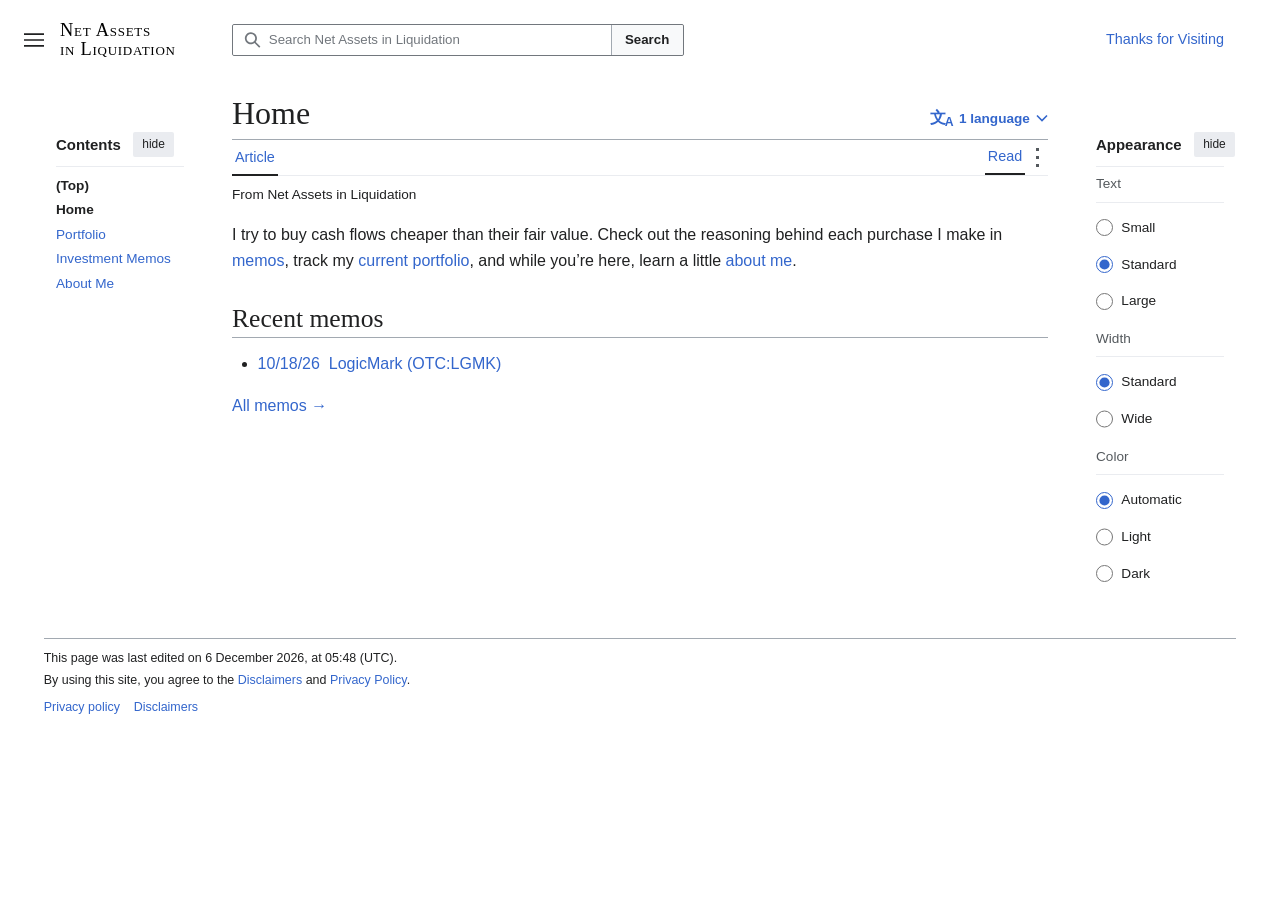
==== index.html @ 13241c42 "Bold the list numbers in the timeline instead of the dates Co-Authored-By: Claude Haiku 5.5 <noreply" ====
<!doctype html>
<html lang="en">
<head>
<meta charset="utf-8">
<meta name="viewport" content="width=device-width, initial-scale=1">
<title>Net Assets in Liquidation</title>
<meta name="description" content="Essays, investment memos and portfolio of Karate Loner Xi.">
<link rel="icon" href="assets/favicon.ico?v=11" type="image/x-icon">
<link rel="stylesheet" href="css/style.css?v=cd60f7">
<script src="js/main.js?v=898658"></script>
</head>
<body data-root="" data-page="home">
<main>
<h1>Home</h1>
<p>I try to buy cash flows cheaper than their fair value. Check out the reasoning behind each purchase I make in <a href="memos/index.html">memos</a>, track my <a href="portfolio.html">current portfolio</a>, and while you&rsquo;re here, learn a little <a href="about.html">about me</a>.</p>

<h2>Recent memos</h2>
<ul class="index" data-memos data-limit="1"></ul>
<p><a href="memos/index.html">All memos &rarr;</a></p>
</main>

</body>
</html>
---- css/style.css ----
/* Vector-2022-style layout: header, left menu, content, right appearance panel */
:root {
  --bg: #fff;
  --page: #fff;
  --fg: #202122;
  --muted: #54595d;
  --link: #3366cc;
  --visited: #795cb2;
  --rule: #a2a9b1;
  --soft: #eaecf0;
  --box: #f8f9fa;
  --accent: #36c;
  --fs: 14px;
}
html.skin-dark {
  --bg: #101418; --page: #101418; --fg: #eaecf0; --muted: #a2a9b1;
  --link: #88a3e8; --visited: #a799cd; --rule: #54595d; --soft: #27292d; --box: #1b1f23; --accent: #88a3e8;
}
@media (prefers-color-scheme: dark) {
  html.skin-auto {
    --bg: #101418; --page: #101418; --fg: #eaecf0; --muted: #a2a9b1;
    --link: #88a3e8; --visited: #a799cd; --rule: #54595d; --soft: #27292d; --box: #1b1f23; --accent: #88a3e8;
  }
}
html.fs-small { --fs: 12.6px; }
html.fs-large { --fs: 16.8px; }

* { box-sizing: border-box; }
html { background: var(--bg); }
body {
  margin: 0; color: var(--fg); background: var(--bg);
  font: var(--fs)/1.6 -apple-system, "Segoe UI", Roboto, "Helvetica Neue", Arial, sans-serif;
}
a { color: var(--link); text-decoration: none; }
a:hover { text-decoration: underline; }
a:visited { color: var(--visited); }

/* Header */
.vector-header {
  position: sticky; top: 0; z-index: 10; height: 3.2em;
  display: flex; align-items: center; gap: 1.2em; padding: 0 1em;
  background: var(--bg); border-bottom: 1px solid var(--soft);
}
.vector-header .menu-btn { font-size: 1.4em; cursor: pointer; background: none; border: 0; color: var(--muted); padding: 0 .2em; }
.wordmark { display: flex; align-items: center; gap: .5em; width: 14em; color: var(--fg); }
.wordmark:hover { text-decoration: none; }
.wordmark .globe { width: 2.4em; height: 2.4em; border-radius: 50%; border: 2px solid var(--fg); display: grid; place-items: center; font: bold 1.1em Georgia, serif; }
.wordmark .name { font: 1.5em Georgia, "Linux Libertine", serif; line-height: 1; }
.wordmark .tag { display: block; font-size: .65em; color: var(--muted); font-family: inherit; }
.search { flex: 1; max-width: 36em; }
.search input {
  width: 100%; padding: .5em .8em; font: inherit; color: var(--fg);
  background: var(--box); border: 1px solid var(--rule); border-radius: 2px;
}
.search { position: relative; }
.search-results { position: absolute; left: 0; right: 0; top: 100%; background: var(--bg); border: 1px solid var(--rule); border-top: 0; display: none; box-shadow: 0 2px 4px rgba(0,0,0,.2); }
.search-results a { display: block; padding: .5em .8em; color: var(--fg); }
.search-results a:hover { background: var(--soft); text-decoration: none; }
.header-links { margin-left: auto; font-size: .9em; }

/* Three-column layout */
.layout {
  display: grid; grid-template-columns: 14em minmax(0, 1fr) 14em;
  gap: 0 1.5em; max-width: 1596px; margin: 0 auto; padding: 0 1em;
}
html.width-wide .layout { max-width: none; }
.sidebar-left, .sidebar-right { position: sticky; top: 3.2em; align-self: start; max-height: calc(100vh - 3.2em); overflow-y: auto; padding-top: 1.2em; }
.sidebar-left h3, .sidebar-right h3 { font-size: .75em; text-transform: none; color: var(--muted); font-weight: bold; margin: 0 0 .5em; padding-bottom: .4em; border-bottom: 1px solid var(--soft); }
.sidebar-left ul { list-style: none; margin: 0 0 1.5em; padding: 0; }
.sidebar-left li { margin: 0; }
.sidebar-left li a { display: block; padding: .3em .5em; border-left: 2px solid transparent; font-size: .9em; }
.sidebar-left li.active a { border-left-color: var(--accent); font-weight: bold; color: var(--fg); }

.appearance { font-size: .9em; }
.appearance fieldset { border: 0; margin: 0 0 1.2em; padding: 0; }
.appearance legend { font-weight: bold; margin-bottom: .4em; padding: 0; }
.appearance label { display: block; margin: .25em 0; cursor: pointer; }
.appearance input { margin-right: .4em; }
.appearance .sub { color: var(--muted); font-size: .85em; margin-left: 1.5em; display: block; }

/* Content */
.content { background: var(--page); padding: 1.2em 0 3em; min-width: 0; }
.tabs { display: flex; justify-content: space-between; border-bottom: 1px solid var(--rule); margin-bottom: 1em; font-size: .9em; }
.tabs a { display: inline-block; padding: .5em .8em; color: var(--link); }
.tabs a.sel { color: var(--fg); border-bottom: 2px solid var(--accent); margin-bottom: -1px; }
.content h1 { font: normal 1.8em/1.3 "Linux Libertine", Georgia, Times, serif; margin: 0 0 .25em; padding-bottom: .1em; border-bottom: 1px solid var(--rule); }
.site-sub { color: var(--muted); font-size: .85em; margin-bottom: 1.2em; }
.content h2 { font: normal 1.5em/1.3 "Linux Libertine", Georgia, Times, serif; margin: 1.1em 0 .5em; padding-bottom: .1em; border-bottom: 1px solid var(--rule); }
.content h3 { font-size: 1.2em; margin: 1em 0 .3em; }
.content p { margin: .5em 0 .9em; }
.meta, .updated { color: var(--muted); font-size: .9em; }
.disclaimer { font-size: .85em; color: var(--muted); font-style: italic; margin-top: 2em; }
.hatnote { font-style: italic; padding-left: 1.6em; margin: .5em 0 1em; }

ul.index { list-style: disc; padding-left: 1.6em; }
ul.index li { margin: .3em 0; }
ul.index .date { display: inline-block; min-width: 6em; color: var(--muted); font-size: .9em; }

/* Infobox */
.infobox {
  float: right; clear: right; width: 22em; margin: .4em 0 1em 1.4em;
  background: var(--box); border: 1px solid var(--rule); border-collapse: collapse; font-size: .88em; line-height: 1.5;
}
.infobox caption { font-weight: bold; font-size: 1.15em; padding: .4em; background: #cfe3ff; color: #202122; caption-side: top; text-align: center; }
html.skin-dark .infobox caption { background: #2a3b5e; color: #eaecf0; }
@media (prefers-color-scheme: dark) { html.skin-auto .infobox caption { background: #2a3b5e; color: #eaecf0; } }
.infobox th, .infobox td { padding: .3em .6em; vertical-align: top; text-align: left; }
.infobox th { width: 36%; font-weight: bold; }

/* Contents box */
.toc { display: inline-block; background: var(--box); border: 1px solid var(--rule); padding: .6em 1em; margin: .5em 0 1em; font-size: .95em; }
.toc strong { display: block; font-weight: bold; }
.toc ol { margin: .3em 0 0; padding-left: 1.4em; }

/* Tables */
table.data { width: 100%; border-collapse: collapse; margin: 1em 0; background: var(--box); }
table.data th, table.data td { border: 1px solid var(--rule); padding: .4em .6em; text-align: left; vertical-align: top; }
table.data th { background: var(--soft); text-align: center; }
.table-wrap { overflow-x: auto; }

/* Footnotes */
sup.fn { font-size: .75em; line-height: 1; }
.footnotes { margin-top: 2em; }
.footnotes::before { content: "References"; display: block; font: normal 1.5em Georgia, serif; border-bottom: 1px solid var(--rule); margin-bottom: .4em; }
.footnotes ol { padding-left: 2em; font-size: .9em; }

.page-footer { margin-top: 3em; padding-top: .8em; border-top: 1px solid var(--rule); color: var(--muted); font-size: .8em; clear: both; }

@media (max-width: 1000px) {
  .layout { grid-template-columns: 0 minmax(0, 1fr) 0; }
  .sidebar-left, .sidebar-right { display: none; }
  html.menu-open .sidebar-left { display: block; position: fixed; left: 0; top: 3.2em; width: 14em; background: var(--bg); z-index: 9; padding: 1em; border-right: 1px solid var(--soft); height: 100vh; }
  .wordmark { width: auto; }
  .wordmark .tag, .header-links { display: none; }
}
@media (max-width: 560px) { .infobox { float: none; width: 100%; margin: 0 0 1em; } }

/* explicit placement so hidden sidebars don't shift the content column */
.sidebar-left { grid-column: 1; }
.content { grid-column: 2; }
.sidebar-right { grid-column: 3; }

/* ---- Vector 2022 refinements ---- */
html.left-hidden .layout { grid-template-columns: 0 minmax(0, 1fr) 14em; }
html.right-hidden .layout { grid-template-columns: 14em minmax(0, 1fr) 0; }
html.left-hidden.right-hidden .layout { grid-template-columns: 0 minmax(0, 1fr) 0; }
html.left-hidden .sidebar-left, html.right-hidden .sidebar-right { display: none; }

.side-head { display: flex; align-items: center; justify-content: space-between; padding-bottom: .5em; margin-bottom: .6em; border-bottom: 1px solid var(--soft); font-size: .95em; }
.hide-btn { font: inherit; font-size: .85em; background: var(--soft); border: 0; border-radius: 2px; padding: .2em .7em; color: var(--fg); cursor: pointer; }
.mainmenu, .toc-list { list-style: none; margin: 0 0 1.5em; padding: 0; }
.mainmenu li.active a, .toc-list li.active > a { font-weight: bold; color: var(--fg); }
.sidebar-left li a { display: block; padding: .35em .3em; font-size: .95em; border-left: 0; }
.toc-list li.toc-top a { color: var(--fg); font-weight: bold; }
.toc-list li.active { box-shadow: -2px 0 0 var(--accent); padding-left: .3em; }
.toc-list li.active a { color: var(--fg); }

.appearance fieldset { margin: 0 0 1em; }
.appearance legend { font-weight: normal; color: var(--muted); width: 100%; padding-bottom: .4em; margin-bottom: .6em; border-bottom: 1px solid var(--soft); float: left; }
.appearance legend + label { clear: left; }
.appearance label { margin: .5em 0; font-size: 1em; }

.header-links a { color: var(--link); }

/* title, then tab row, then tagline */
.content h1 { font-size: 2em; border-bottom: 0; margin-bottom: 0; padding-bottom: .15em; }
.tabs { border-top: 1px solid var(--rule); border-bottom: 1px solid var(--soft); margin: 0 0 .6em; align-items: flex-end; }
.tabs a { padding: .6em .2em .5em; margin-right: 1.2em; }
.tabs span:last-child a { margin: 0; }
.tabs a.sel { border-bottom: 2px solid var(--fg); color: var(--fg); margin-bottom: -1px; }
.site-sub { color: var(--fg); font-size: 1em; margin: .6em 0 1.2em; }
.content > .tabs { margin-top: 0; }
.content h2 { font-size: 1.6em; }

/* infobox: bold title above a pale box */
.infobox { background: #f8f9fa; border: 1px solid #a2a9b1; border-collapse: separate; border-spacing: 0; width: 22em; }
.infobox caption { background: none; font-size: 1.15em; padding: .3em 0 .4em; color: var(--fg); }
.infobox th { white-space: nowrap; width: auto; padding-right: 1em; }
.infobox th, .infobox td { padding: .35em .6em; }
html.skin-dark .infobox { background: var(--box); border-color: var(--rule); }
@media (prefers-color-scheme: dark) { html.skin-auto .infobox { background: var(--box); border-color: var(--rule); } }

/* Vector hides the inline contents box (it lives in the left column) */
.toc { display: none; }

/* ---- spacing/alignment pass to match Vector 2022 ---- */
.layout { grid-template-columns: 12em minmax(0, 1fr) 12em; gap: 0 3em; padding: 0 2em; }
html.left-hidden .layout { grid-template-columns: 0 minmax(0, 1fr) 12em; }
html.right-hidden .layout { grid-template-columns: 12em minmax(0, 1fr) 0; }
html.left-hidden.right-hidden .layout { grid-template-columns: 0 minmax(0, 1fr) 0; }
.content { padding-top: 1.2em; }
/* side headers sit level with the Article/Read tab row, under the page title */
.sidebar-left, .sidebar-right { top: .2em; max-height: calc(100vh - .2em); padding-top: 4.3em; }
.side-head { font-size: 1.1em; padding-bottom: .6em; margin-bottom: .4em; }
.hide-btn { font-size: .8em; padding: .25em .8em; border-radius: 2px; }
.mainmenu, .toc-list { margin-bottom: 1.5em; }
.sidebar-left li a { padding: .5em 0; font-size: 1em; line-height: 1.5; }
.toc-list li.active { box-shadow: none; padding-left: 0; }
.appearance fieldset { margin: 0 0 .6em; }
.appearance legend { font-size: 1em; padding-bottom: .5em; margin-bottom: .5em; }
.appearance label { display: flex; align-items: center; margin: 0; padding: .55em 0; font-size: 1em; }
.appearance input { width: 1.3em; height: 1.3em; margin: 0 .6em 0 0; accent-color: #36c; }

/* ---- Vector-style search ---- */
.wordmark { width: auto; min-width: 14em; }
.wordmark .name { font-size: 1.35em; }
.search { flex: 0 1 38em; margin: 0 auto; }
.search input {
  height: 2.5em; padding: 0 .9em 0 2.6em; border: 1px solid transparent; border-radius: 2px;
  background: var(--soft); color: var(--fg); font-size: 1em; appearance: none; -webkit-appearance: none;
}
.search input::placeholder { color: var(--muted); opacity: 1; }
.search input:hover { border-color: var(--rule); }
.search input:focus { outline: 0; background: var(--bg); border-color: var(--accent); box-shadow: inset 0 0 0 1px var(--accent); }
.search input::-webkit-search-cancel-button { -webkit-appearance: none; }
.search-icon { position: absolute; left: .85em; top: 50%; transform: translateY(-50%); color: var(--muted); pointer-events: none; z-index: 1; }
.search-results { border-radius: 0 0 2px 2px; }

/* ---- header on the same 3-column grid as the page (Vector 2022) ---- */
.vector-header {
  display: grid; grid-template-columns: 13em minmax(0, 1fr) 13em; column-gap: 3em; gap: 0 3em;
  padding: 0 max(2em, calc(50% - 798px + 2em));
}
html.width-wide .vector-header { padding: 0 2em; }
.layout { grid-template-columns: 13em minmax(0, 1fr) 13em; }
html.left-hidden .layout { grid-template-columns: 0 minmax(0, 1fr) 13em; }
html.right-hidden .layout { grid-template-columns: 13em minmax(0, 1fr) 0; }
html.left-hidden.right-hidden .layout { grid-template-columns: 0 minmax(0, 1fr) 0; }
.hdr-left { display: flex; align-items: center; gap: .5em; white-space: nowrap; }
.vector-header .menu-btn { padding: 0 .3em 0 0; margin-left: -.2em; }
.wordmark { width: auto; min-width: 0; color: #000; }
.wordmark .name { font: normal 1.15em/1 "Linux Libertine", Georgia, Times, serif; color: #000; }
html.skin-dark .wordmark, html.skin-dark .wordmark .name { color: #fff; }
@media (prefers-color-scheme: dark) { html.skin-auto .wordmark, html.skin-auto .wordmark .name { color: #fff; } }
.search { flex: none; margin: 0; width: 100%; max-width: 40em; }
.header-links { margin-left: 0; text-align: right; align-self: center; }
@media (max-width: 1000px) {
  .vector-header { display: flex; padding: 0 1em; }
  .search { margin: 0 auto; }
  .header-links { margin-left: auto; }
}

/* ---- bordered search box with attached Search button; no header rule ---- */
.vector-header { border-bottom: 0; }
.search { display: flex; border: 1px solid #72777d; border-radius: 2px; background: #fff; height: 2.6em; }
.search:focus-within { border-color: var(--accent); box-shadow: inset 0 0 0 1px var(--accent); }
.search input { flex: 1; min-width: 0; height: 100%; border: 0; background: #fff; color: #202122; padding: 0 .8em 0 2.7em; border-radius: 2px 0 0 2px; }
.search input:hover, .search input:focus { border: 0; box-shadow: none; background: #fff; }
.search input::placeholder { color: #72777d; }
.search-icon { color: #72777d; width: 1.3em; height: 1.3em; left: .8em; }
.search-btn { border: 0; border-left: 1px solid #a2a9b1; background: #f8f9fa; color: #202122; font: bold 1em inherit; font-family: inherit; padding: 0 1em; cursor: pointer; border-radius: 0 2px 2px 0; }
.search-btn:hover { background: #eaecf0; }
.search-results { top: calc(100% + 1px); left: -1px; right: -1px; }
html.skin-dark .search, html.skin-dark .search input { background: #202122; color: #eaecf0; border-color: #72777d; }
html.skin-dark .search-btn { background: #27292d; color: #eaecf0; border-left-color: #54595d; }
@media (prefers-color-scheme: dark) {
  html.skin-auto .search, html.skin-auto .search input { background: #202122; color: #eaecf0; border-color: #72777d; }
  html.skin-auto .search-btn { background: #27292d; color: #eaecf0; border-left-color: #54595d; }
}

/* ---- smaller search, more room above the header ---- */
.vector-header { height: 4.6em; padding-top: .9em; padding-bottom: .5em; align-items: center; }
.search { height: 2.2em; max-width: 30em; font-size: .9em; }
.search-btn { font-size: .95em; }
.sidebar-left, .sidebar-right { top: .4em; }
@media (max-width: 1000px) { html.menu-open .sidebar-left { top: 4.6em; } }

/* ---- two-line wordmark, larger menu button ---- */
.wordmark .name { font-size: 1.3em; line-height: 1.1; }
.vector-header .menu-btn { font-size: 2em; line-height: 1; padding: 0 .2em 0 0; }
.hdr-left { gap: .6em; }

/* ---- indent menu button + wordmark, as the Vector header does ---- */
.vector-header .menu-btn { margin-left: 0; }
.hdr-left { padding-left: 1em; }

/* ---- slimmer menu icon, mid-sized search ---- */
.vector-header .menu-btn { display: flex; align-items: center; padding: 0; color: var(--fg); line-height: 0; }
.search { height: 2.5em; max-width: 36em; font-size: 1em; }
.search-btn { font-size: 1em; }

/* ---- tighter Contents list ---- */
.sidebar-left li a { padding: .2em 0; line-height: 1.4; }
.toc-list { margin-top: .6em; }

/* ---- (Top) item; hide button sits next to the heading ---- */
.side-head { justify-content: flex-start; gap: .8em; }
.toc-list li.toc-top a { color: var(--link); font-weight: normal; }

/* ---- header like Wikipedia's: wide thin menu icon left of the column edge, small-caps wordmark ---- */
.hdr-left { padding-left: 0; gap: 2em; }
.vector-header .menu-btn { margin-left: -1.4em; color: #202122; }
.vector-header .menu-btn svg { width: 1.7em; height: 1.7em; display: block; }
html.skin-dark .vector-header .menu-btn { color: #eaecf0; }
@media (prefers-color-scheme: dark) { html.skin-auto .vector-header .menu-btn { color: #eaecf0; } }
.wordmark .name { font: normal 1.45em/1.05 "Linux Libertine", Georgia, Times, serif; font-variant: small-caps; letter-spacing: .02em; }
.toc-list li.toc-top a { color: var(--fg); font-weight: bold; }
@media (max-width: 1000px) { .vector-header .menu-btn { margin-left: 0; } .hdr-left { gap: 1em; } }

/* ---- fix: em units on the menu button were doubling (font-size 2em) ---- */
.vector-header .menu-btn { font-size: 1em; margin-left: -1.4em; }
.wordmark .name { font-size: 1.85em; line-height: 1; }
.hdr-left { gap: 2em; }
@media (max-width: 1000px) { .vector-header .menu-btn { margin-left: 0; } }

.wordmark .name { font-size: 1.4em; line-height: 1.05; letter-spacing: .01em; }
.hdr-left { gap: 1.6em; }

.wordmark .name { font-size: 1.15em; }
.vector-header .menu-btn { margin-left: 0; }
.hdr-left { padding-left: 1em; gap: 1.4em; }

/* ---- wider side margins ---- */
.layout { padding: 0 3.5em; }
.vector-header { padding-left: max(3.5em, calc(50% - 798px + 3.5em)); padding-right: max(3.5em, calc(50% - 798px + 3.5em)); }
html.width-wide .vector-header { padding-left: 3.5em; padding-right: 3.5em; }
@media (max-width: 1000px) { .layout { padding: 0 1.2em; } .vector-header { padding-left: 1em; padding-right: 1em; } }

/* ---- larger type; narrower, centred middle column ---- */
:root { --fs: 16px; --cw: 46em; }
html.fs-small { --fs: 14px; }
html.fs-large { --fs: 18.5px; }
.layout, .vector-header { grid-template-columns: 13em minmax(0, var(--cw)) 13em; justify-content: center; }
html.left-hidden .layout { grid-template-columns: 0 minmax(0, var(--cw)) 13em; }
html.right-hidden .layout { grid-template-columns: 13em minmax(0, var(--cw)) 0; }
html.left-hidden.right-hidden .layout { grid-template-columns: 0 minmax(0, var(--cw)) 0; }
html.width-wide .layout, html.width-wide .vector-header { grid-template-columns: 13em minmax(0, 1fr) 13em; }
html.width-wide.left-hidden .layout { grid-template-columns: 0 minmax(0, 1fr) 13em; }
html.width-wide.right-hidden .layout { grid-template-columns: 13em minmax(0, 1fr) 0; }
html.width-wide.left-hidden.right-hidden .layout { grid-template-columns: 0 minmax(0, 1fr) 0; }
.vector-header { padding-left: 3.5em; padding-right: 3.5em; }
@media (max-width: 1000px) {
  .layout { grid-template-columns: 0 minmax(0, 1fr) 0; }
  html.width-wide .layout, html.left-hidden .layout, html.right-hidden .layout { grid-template-columns: 0 minmax(0, 1fr) 0; }
  .vector-header { padding-left: 1em; padding-right: 1em; }
}

/* ---- narrower side columns (one knob: --sw) ---- */
:root { --sw: 10.5em; }
.layout, .vector-header { grid-template-columns: var(--sw) minmax(0, var(--cw)) var(--sw); }
html.left-hidden .layout { grid-template-columns: 0 minmax(0, var(--cw)) var(--sw); }
html.right-hidden .layout { grid-template-columns: var(--sw) minmax(0, var(--cw)) 0; }
html.left-hidden.right-hidden .layout { grid-template-columns: 0 minmax(0, var(--cw)) 0; }
html.width-wide .layout, html.width-wide .vector-header { grid-template-columns: var(--sw) minmax(0, 1fr) var(--sw); }
html.width-wide.left-hidden .layout { grid-template-columns: 0 minmax(0, 1fr) var(--sw); }
html.width-wide.right-hidden .layout { grid-template-columns: var(--sw) minmax(0, 1fr) 0; }
html.width-wide.left-hidden.right-hidden .layout { grid-template-columns: 0 minmax(0, 1fr) 0; }
@media (max-width: 1000px) {
  .layout, html.width-wide .layout, html.left-hidden .layout, html.right-hidden .layout { grid-template-columns: 0 minmax(0, 1fr) 0; }
}

:root { --sw: 9em; }
.hdr-left { padding-left: .5em; gap: 1em; }

/* ---- smaller side columns; bold Search button (the old `font` shorthand was invalid) ---- */
:root { --sw: 8em; }
.sidebar-left, .sidebar-right { font-size: .9em; }
.search-btn { font-family: inherit; font-size: 1em; font-weight: 700; }

/* ---- search box back to its earlier size (14px text, 35px tall, 504px wide) now that the page text is 16px ---- */
.search { font-size: .875em; height: 2.5em; max-width: 36em; }

/* ---- shift menu icon + title left, away from the search box ---- */
.hdr-left { padding-left: 0; margin-left: -2em; }
@media (max-width: 1000px) { .hdr-left { margin-left: 0; } }

/* ---- Article / Read tabs stay blue ---- */
.tabs a, .tabs a:visited, .tabs a.sel, .tabs a.sel:visited { color: var(--link); }

/* ---- slightly smaller menu icon (was 1.7em) ---- */
.vector-header .menu-btn svg { width: 1.45em; height: 1.45em; }

/* ---- language selector (title row) and tools dots (tab row) ---- */
.title-row { display: flex; align-items: flex-end; justify-content: space-between; gap: 1em; position: relative; }
.title-row h1 { margin-bottom: 0; }
.lang { position: relative; padding-bottom: .55em; }
.lang-btn { display: inline-flex; align-items: center; gap: .45em; background: none; border: 0; padding: 0; font: inherit; font-weight: 700; color: var(--link); cursor: pointer; white-space: nowrap; }
.lang-icon { font-size: 1.25em; line-height: 1; letter-spacing: -.05em; }
.lang-icon small { font-size: .75em; vertical-align: -.25em; }
.lang-menu { position: absolute; right: 0; top: 100%; background: var(--bg); border: 1px solid var(--rule); box-shadow: 0 2px 6px rgba(0,0,0,.2); padding: .4em 1em; z-index: 5; }
.lang-menu[hidden] { display: none; }
.tabs span:last-child { display: flex; align-items: flex-end; }
.dots { background: none; border: 0; padding: .6em 0 .5em .9em; margin-left: .6em; color: #54595d; cursor: pointer; display: flex; align-items: center; }
html.skin-dark .dots { color: #a2a9b1; }
@media (prefers-color-scheme: dark) { html.skin-auto .dots { color: #a2a9b1; } }

/* ---- smaller language selector, centred and wider-spaced dots ---- */
.lang-btn { font-size: .85em; }
.lang-icon { font-size: 1.2em; }
.tabs span:last-child { align-items: center; }
.dots { padding: 0 0 0 .9em; margin-left: .6em; align-self: center; line-height: 0; }
.dots svg { display: block; }

/* ---- Appearance panel scrolls with the page and can't be hidden ---- */
.sidebar-right { position: static; max-height: none; overflow: visible; }
html.right-hidden .sidebar-right { display: block; }
.thanks { color: var(--link); }

/* ---- Appearance hides again; still scrolls with the page ---- */
html.right-hidden .sidebar-right { display: none; }

/* ---- wider main column (one knob: --cw) ---- */
:root { --cw: 54em; }

/* ---- shorter Article / Read bar ---- */
.tabs a { padding: .35em .2em .3em; }

/* ---- smaller "From Net Assets in Liquidation" line ---- */
.site-sub { font-size: .85em; }

blockquote { margin: 1em 0 1em 1.6em; padding: .1em 1em; border-left: 3px solid var(--rule); color: var(--fg); }
.content ol, .content ul { margin: .4em 0 1em; }

/* ---- General Disclaimer and Release ---- */
.legal { clear: both; margin-top: 2.5em; color: var(--muted); font-size: .8em; line-height: 1.5; }
.legal h2 { font-size: 1.4em; color: var(--fg); }

/* disclaimer now lives inside the footer */
.page-footer .legal { margin-top: 0; }

/* ---- Wikipedia-style page footer ---- */
.vector-footer { max-width: 1596px; margin: 3em auto 0; padding: 1.2em 3.5em 3em; border-top: 1px solid var(--rule); font-size: .9em; line-height: 1.6; }
.vector-footer { position: relative; }
html.width-wide .vector-footer { max-width: none; }
.vector-footer p { margin: 0 0 .9em; }
.footer-links { list-style: none; margin: 1.4em 0 0; padding: 0; display: flex; flex-wrap: wrap; gap: .5em 1.4em; }
@media (max-width: 1000px) { .vector-footer { padding: 1.2em 1.2em 2em; } }

/* footer rule stops at the page margins instead of running edge to edge */
.vector-footer { width: calc(100% - 7em); max-width: calc(1596px - 7em); padding: 1.2em 0 3em; }
html.width-wide .vector-footer { max-width: none; }
@media (max-width: 1000px) { .vector-footer { width: calc(100% - 2.4em); padding: 1.2em 0 2em; } }

/* smaller, tighter footer text */
.vector-footer { font-size: .78em; line-height: 1.35; padding: .9em 0 2em; }
.vector-footer p { margin: 0 0 .45em; }
.footer-links { margin-top: .8em; gap: .3em 1.1em; }

/* Appearance form had its own .9em on top of the sidebar's .9em, so its heading sat higher than Contents */
.appearance { font-size: 1em; }

/* search box a touch smaller (was 2.5em tall / 36em wide / .875em text) */
.search { font-size: .83em; height: 2.4em; max-width: 34em; }

/* wordmark: Linux Libertine-style serif small caps like Wikipedia's logo type */
.wordmark .name {
  font-family: "Linux Libertine", "Linux Libertine O", "Libertinus Serif", "Hoefler Text", "Baskerville", "Palatino Linotype", Palatino, Georgia, serif;
  font-weight: 400; font-variant: small-caps; letter-spacing: .04em;
}

/* Contents and Appearance text a touch smaller (was .9em) */
.sidebar-left, .sidebar-right { font-size: .85em; }

/* menu icon a bit smaller (was 1.45em) */
.vector-header .menu-btn svg { width: 1.25em; height: 1.25em; }

/* both side columns scroll with the page so their headings always stay level */
.sidebar-left { position: static; max-height: none; overflow: visible; }
@media (max-width: 1000px) { html.menu-open .sidebar-left { position: fixed; } }

/* three dots sit right beside Read, with room on the right so they don't hang off the edge */
.dots { margin-left: .2em; padding: 0 .7em 0 .6em; }

/* darker table borders; sortable headings */
table.data, table.data th, table.data td { border-color: #72777d; }
html.skin-dark table.data, html.skin-dark table.data th, html.skin-dark table.data td { border-color: #8a9099; }
@media (prefers-color-scheme: dark) { html.skin-auto table.data, html.skin-auto table.data th, html.skin-auto table.data td { border-color: #8a9099; } }
table.data th { cursor: pointer; user-select: none; padding-right: 1.6em; position: relative; }
table.data th::after { content: "\21C5"; position: absolute; right: .45em; top: 50%; transform: translateY(-50%); font-size: .8em; color: var(--muted); font-weight: normal; }
table.data th[aria-sort="ascending"]::after { content: "\2191"; color: var(--link); }
table.data th[aria-sort="descending"]::after { content: "\2193"; color: var(--link); }
table.data th:hover { background: var(--rule); }

/* Wikipedia-style sort triangles */
table.data th::after { content: ""; width: 9px; height: 14px; font-size: 0; background: url("data:image/svg+xml,%3Csvg%20xmlns%3D%22http%3A%2F%2Fwww.w3.org%2F2000%2Fsvg%22%20width%3D%229%22%20height%3D%2214%22%20viewBox%3D%220%200%209%2014%22%3E%3Cpath%20d%3D%22M4.5%200L9%205.5H0z%22%20fill%3D%22%23a2a9b1%22%2F%3E%3Cpath%20d%3D%22M4.5%2014L9%208.5H0z%22%20fill%3D%22%23a2a9b1%22%2F%3E%3C%2Fsvg%3E") center/contain no-repeat; }
table.data th[aria-sort="ascending"]::after { content: ""; background: url("data:image/svg+xml,%3Csvg%20xmlns%3D%22http%3A%2F%2Fwww.w3.org%2F2000%2Fsvg%22%20width%3D%229%22%20height%3D%2214%22%20viewBox%3D%220%200%209%2014%22%3E%3Cpath%20d%3D%22M4.5%200L9%205.5H0z%22%20fill%3D%22%23202122%22%2F%3E%3Cpath%20d%3D%22M4.5%2014L9%208.5H0z%22%20fill%3D%22%23a2a9b1%22%2F%3E%3C%2Fsvg%3E") center/contain no-repeat; }
table.data th[aria-sort="descending"]::after { content: ""; background: url("data:image/svg+xml,%3Csvg%20xmlns%3D%22http%3A%2F%2Fwww.w3.org%2F2000%2Fsvg%22%20width%3D%229%22%20height%3D%2214%22%20viewBox%3D%220%200%209%2014%22%3E%3Cpath%20d%3D%22M4.5%200L9%205.5H0z%22%20fill%3D%22%23a2a9b1%22%2F%3E%3Cpath%20d%3D%22M4.5%2014L9%208.5H0z%22%20fill%3D%22%23202122%22%2F%3E%3C%2Fsvg%3E") center/contain no-repeat; }
html.skin-dark table.data th::after { content: ""; width: 9px; height: 14px; font-size: 0; background: url("data:image/svg+xml,%3Csvg%20xmlns%3D%22http%3A%2F%2Fwww.w3.org%2F2000%2Fsvg%22%20width%3D%229%22%20height%3D%2214%22%20viewBox%3D%220%200%209%2014%22%3E%3Cpath%20d%3D%22M4.5%200L9%205.5H0z%22%20fill%3D%22%2372777d%22%2F%3E%3Cpath%20d%3D%22M4.5%2014L9%208.5H0z%22%20fill%3D%22%2372777d%22%2F%3E%3C%2Fsvg%3E") center/contain no-repeat; }
html.skin-dark table.data th[aria-sort="ascending"]::after { content: ""; background: url("data:image/svg+xml,%3Csvg%20xmlns%3D%22http%3A%2F%2Fwww.w3.org%2F2000%2Fsvg%22%20width%3D%229%22%20height%3D%2214%22%20viewBox%3D%220%200%209%2014%22%3E%3Cpath%20d%3D%22M4.5%200L9%205.5H0z%22%20fill%3D%22%23eaecf0%22%2F%3E%3Cpath%20d%3D%22M4.5%2014L9%208.5H0z%22%20fill%3D%22%2372777d%22%2F%3E%3C%2Fsvg%3E") center/contain no-repeat; }
html.skin-dark table.data th[aria-sort="descending"]::after { content: ""; background: url("data:image/svg+xml,%3Csvg%20xmlns%3D%22http%3A%2F%2Fwww.w3.org%2F2000%2Fsvg%22%20width%3D%229%22%20height%3D%2214%22%20viewBox%3D%220%200%209%2014%22%3E%3Cpath%20d%3D%22M4.5%200L9%205.5H0z%22%20fill%3D%22%2372777d%22%2F%3E%3Cpath%20d%3D%22M4.5%2014L9%208.5H0z%22%20fill%3D%22%23eaecf0%22%2F%3E%3C%2Fsvg%3E") center/contain no-repeat; }
@media (prefers-color-scheme: dark) {
html.skin-auto table.data th::after { content: ""; width: 9px; height: 14px; font-size: 0; background: url("data:image/svg+xml,%3Csvg%20xmlns%3D%22http%3A%2F%2Fwww.w3.org%2F2000%2Fsvg%22%20width%3D%229%22%20height%3D%2214%22%20viewBox%3D%220%200%209%2014%22%3E%3Cpath%20d%3D%22M4.5%200L9%205.5H0z%22%20fill%3D%22%2372777d%22%2F%3E%3Cpath%20d%3D%22M4.5%2014L9%208.5H0z%22%20fill%3D%22%2372777d%22%2F%3E%3C%2Fsvg%3E") center/contain no-repeat; }
html.skin-auto table.data th[aria-sort="ascending"]::after { content: ""; background: url("data:image/svg+xml,%3Csvg%20xmlns%3D%22http%3A%2F%2Fwww.w3.org%2F2000%2Fsvg%22%20width%3D%229%22%20height%3D%2214%22%20viewBox%3D%220%200%209%2014%22%3E%3Cpath%20d%3D%22M4.5%200L9%205.5H0z%22%20fill%3D%22%23eaecf0%22%2F%3E%3Cpath%20d%3D%22M4.5%2014L9%208.5H0z%22%20fill%3D%22%2372777d%22%2F%3E%3C%2Fsvg%3E") center/contain no-repeat; }
html.skin-auto table.data th[aria-sort="descending"]::after { content: ""; background: url("data:image/svg+xml,%3Csvg%20xmlns%3D%22http%3A%2F%2Fwww.w3.org%2F2000%2Fsvg%22%20width%3D%229%22%20height%3D%2214%22%20viewBox%3D%220%200%209%2014%22%3E%3Cpath%20d%3D%22M4.5%200L9%205.5H0z%22%20fill%3D%22%2372777d%22%2F%3E%3Cpath%20d%3D%22M4.5%2014L9%208.5H0z%22%20fill%3D%22%23eaecf0%22%2F%3E%3C%2Fsvg%3E") center/contain no-repeat; }
}
table.data th { padding-right: 1.9em; }
table.data th::after { right: .6em; }

/* everything except the company name is right-aligned */
table.data th:not(:first-child), table.data td:not(:first-child) { text-align: right; }

/* sort triangles: text-dark, more room from the cell wall; only the active triangle shows once sorted */
table.data th { padding-right: 2.6em; }
table.data th::after { right: 1em; }
table.data th::after { background: url("data:image/svg+xml,%3Csvg%20xmlns%3D%22http%3A%2F%2Fwww.w3.org%2F2000%2Fsvg%22%20width%3D%229%22%20height%3D%2214%22%20viewBox%3D%220%200%209%2014%22%3E%3Cpath%20d%3D%22M4.5%200L9%205.5H0z%22%20fill%3D%22%23202122%22%2F%3E%3Cpath%20d%3D%22M4.5%2014L9%208.5H0z%22%20fill%3D%22%23202122%22%2F%3E%3C%2Fsvg%3E") center/contain no-repeat; }
table.data th[aria-sort="ascending"]::after { background: url("data:image/svg+xml,%3Csvg%20xmlns%3D%22http%3A%2F%2Fwww.w3.org%2F2000%2Fsvg%22%20width%3D%229%22%20height%3D%2214%22%20viewBox%3D%220%200%209%2014%22%3E%3Cpath%20d%3D%22M4.5%200L9%205.5H0z%22%20fill%3D%22%23202122%22%2F%3E%3Cpath%20d%3D%22M4.5%2014L9%208.5H0z%22%20fill%3D%22none%22%2F%3E%3C%2Fsvg%3E") center/contain no-repeat; }
table.data th[aria-sort="descending"]::after { background: url("data:image/svg+xml,%3Csvg%20xmlns%3D%22http%3A%2F%2Fwww.w3.org%2F2000%2Fsvg%22%20width%3D%229%22%20height%3D%2214%22%20viewBox%3D%220%200%209%2014%22%3E%3Cpath%20d%3D%22M4.5%200L9%205.5H0z%22%20fill%3D%22none%22%2F%3E%3Cpath%20d%3D%22M4.5%2014L9%208.5H0z%22%20fill%3D%22%23202122%22%2F%3E%3C%2Fsvg%3E") center/contain no-repeat; }
html.skin-dark table.data th::after { background: url("data:image/svg+xml,%3Csvg%20xmlns%3D%22http%3A%2F%2Fwww.w3.org%2F2000%2Fsvg%22%20width%3D%229%22%20height%3D%2214%22%20viewBox%3D%220%200%209%2014%22%3E%3Cpath%20d%3D%22M4.5%200L9%205.5H0z%22%20fill%3D%22%23eaecf0%22%2F%3E%3Cpath%20d%3D%22M4.5%2014L9%208.5H0z%22%20fill%3D%22%23eaecf0%22%2F%3E%3C%2Fsvg%3E") center/contain no-repeat; }
html.skin-dark table.data th[aria-sort="ascending"]::after { background: url("data:image/svg+xml,%3Csvg%20xmlns%3D%22http%3A%2F%2Fwww.w3.org%2F2000%2Fsvg%22%20width%3D%229%22%20height%3D%2214%22%20viewBox%3D%220%200%209%2014%22%3E%3Cpath%20d%3D%22M4.5%200L9%205.5H0z%22%20fill%3D%22%23eaecf0%22%2F%3E%3Cpath%20d%3D%22M4.5%2014L9%208.5H0z%22%20fill%3D%22none%22%2F%3E%3C%2Fsvg%3E") center/contain no-repeat; }
html.skin-dark table.data th[aria-sort="descending"]::after { background: url("data:image/svg+xml,%3Csvg%20xmlns%3D%22http%3A%2F%2Fwww.w3.org%2F2000%2Fsvg%22%20width%3D%229%22%20height%3D%2214%22%20viewBox%3D%220%200%209%2014%22%3E%3Cpath%20d%3D%22M4.5%200L9%205.5H0z%22%20fill%3D%22none%22%2F%3E%3Cpath%20d%3D%22M4.5%2014L9%208.5H0z%22%20fill%3D%22%23eaecf0%22%2F%3E%3C%2Fsvg%3E") center/contain no-repeat; }
@media (prefers-color-scheme: dark) {
html.skin-auto table.data th::after { background: url("data:image/svg+xml,%3Csvg%20xmlns%3D%22http%3A%2F%2Fwww.w3.org%2F2000%2Fsvg%22%20width%3D%229%22%20height%3D%2214%22%20viewBox%3D%220%200%209%2014%22%3E%3Cpath%20d%3D%22M4.5%200L9%205.5H0z%22%20fill%3D%22%23eaecf0%22%2F%3E%3Cpath%20d%3D%22M4.5%2014L9%208.5H0z%22%20fill%3D%22%23eaecf0%22%2F%3E%3C%2Fsvg%3E") center/contain no-repeat; }
html.skin-auto table.data th[aria-sort="ascending"]::after { background: url("data:image/svg+xml,%3Csvg%20xmlns%3D%22http%3A%2F%2Fwww.w3.org%2F2000%2Fsvg%22%20width%3D%229%22%20height%3D%2214%22%20viewBox%3D%220%200%209%2014%22%3E%3Cpath%20d%3D%22M4.5%200L9%205.5H0z%22%20fill%3D%22%23eaecf0%22%2F%3E%3Cpath%20d%3D%22M4.5%2014L9%208.5H0z%22%20fill%3D%22none%22%2F%3E%3C%2Fsvg%3E") center/contain no-repeat; }
html.skin-auto table.data th[aria-sort="descending"]::after { background: url("data:image/svg+xml,%3Csvg%20xmlns%3D%22http%3A%2F%2Fwww.w3.org%2F2000%2Fsvg%22%20width%3D%229%22%20height%3D%2214%22%20viewBox%3D%220%200%209%2014%22%3E%3Cpath%20d%3D%22M4.5%200L9%205.5H0z%22%20fill%3D%22none%22%2F%3E%3Cpath%20d%3D%22M4.5%2014L9%208.5H0z%22%20fill%3D%22%23eaecf0%22%2F%3E%3C%2Fsvg%3E") center/contain no-repeat; }
}

/* ::after has font-size 0, so em offsets collapsed to 0; use pixels */
table.data th { padding-right: 34px; }
table.data th::after { right: 14px; }

/* embedded PDF pitch */
.pdf-embed { display: block; width: 100%; height: 80vh; min-height: 560px; border: 1px solid var(--rule); background: var(--box); }

/* bigger, easier-to-see asterisk links; a footnotes block with its own heading */
a.star { font-size: 1.6em; font-weight: 700; line-height: 0; margin-left: .15em; vertical-align: -.2em; }
.footnotes-titled::before { content: none; }
.footnotes-titled h2 { margin-top: 2em; }
.footnotes-titled p { font-size: .9em; }

/* footnote block on the memos page (no inherited "References" title) and larger asterisks */
.note-block h2 { margin-top: 2em; }
.note-block p { font-size: .9em; }
a.star { font-size: 2.4em; vertical-align: -.35em; margin-left: .1em; }

a.star { font-size: 1.9em; vertical-align: -.25em; }

a.star { font-size: 1.35em; vertical-align: -.1em; }

.infobox .handle { display: block; font-size: .85em; font-weight: 400; margin-top: .1em; }

a.star { font-size: 1.15em; vertical-align: -.05em; }

a.star + a.star { margin-left: .3em; }

a.star.dagger { font-size: .8em; font-weight: 400; vertical-align: .3em; }

/* footnote lines sit directly under each other */
.note-block p { margin: 0; }

/* figures (e.g. the Saker valuation table) */
.figure { margin: 1em 0 1.4em; }
.figure img { display: block; width: 100%; max-width: 560px; height: auto; border: 1px solid var(--rule); background: #fff; }

/* centred, Wikipedia-thumbnail style figure */
.figure { width: 24em; max-width: 100%; margin: 1.2em auto 1.6em; padding: .4em; background: var(--box); border: 1px solid var(--rule); text-align: center; }
.figure img { width: 100%; max-width: none; border: 1px solid var(--rule); margin: 0 auto; }
.figure figcaption { font-size: .85em; line-height: 1.4; text-align: left; padding: .5em .2em .1em; color: var(--fg); }

/* figure floats to the right of the text, like a Wikipedia thumbnail */
.figure { float: right; clear: right; width: 22em; max-width: 45%; margin: .3em 0 1em 1.4em; }
@media (max-width: 700px) { .figure { float: none; max-width: 100%; width: 24em; margin: 1em auto; } }

/* Sidebars (Contents, Appearance) follow the page as you scroll */
@media (min-width: 1001px) {
  .sidebar-left, .sidebar-right { position: sticky; top: 1.6em; align-self: start; max-height: calc(100vh - 1.6em); overflow-y: auto; padding-top: 4.3em; padding-right: 1.2em; margin-right: -1.2em; }
}

/* Easier-reading variant (body[data-style="readable"]): wiki layout kept, subheads shrunk to run-in bold labels */
body[data-style="readable"] .content h2 { font: 700 1em/1.5 -apple-system, "Segoe UI", Roboto, "Helvetica Neue", Arial, sans-serif; border-bottom: 0; margin: 1.6em 0 .2em; }
body[data-style="readable"] .content p, body[data-style="readable"] .content li { line-height: 1.7; }
body[data-style="readable"] .content ol li { margin: .4em 0; }
body[data-style="readable"] .footnotes::before { font: 700 1em -apple-system, "Segoe UI", Roboto, Arial, sans-serif; border-bottom: 0; }

/* ---- Mobile: collapse to a single column and fit the header (last, so it wins the cascade) ---- */
@media (max-width: 1000px) {
  .layout, html.width-wide .layout { display: block; padding: 0 1.2em; }
  .vector-header { display: flex; gap: .8em; height: auto; min-height: 3.6em; padding: .5em 1em; }
  .hdr-left { margin-left: 0; gap: .7em; flex: none; }
  .search, html.width-wide .search { flex: 1 1 auto; min-width: 0; width: auto; max-width: none; margin: 0; }
  html.menu-open .sidebar-left { top: 3.6em; width: min(16em, 80vw); padding-top: 1em; overflow-y: auto; box-shadow: 2px 0 6px rgba(0,0,0,.2); }
}
@media (max-width: 560px) {
  .wordmark .name { font-size: .95em; }
  .search-btn { display: none; }
  .search input { padding-right: .5em; }
  .layout, html.width-wide .layout { padding: 0 1em; }
  .content h1 { font-size: 1.6em; overflow-wrap: anywhere; }
  .lang { display: none; }
  .vector-footer, html.width-wide .vector-footer { width: calc(100% - 2em); }
  .pdf-embed { height: 70vh; min-height: 420px; }
  .table-wrap, .content pre { max-width: 100%; }
  .content img, .figure img { max-width: 100%; height: auto; }
}
@media (max-width: 560px) {
  table.data { font-size: .85em; }
  table.data th, table.data td { padding: .4em .4em; }
  table.data th { padding-right: 20px; }
  table.data th::after { right: 6px; }
}

/* compact numbered lists (e.g. the LogicMark timeline) */
.content ol.compact li, body[data-style="readable"] .content ol.compact li { margin: 0; line-height: 1.4; }

/* larger figures in the memos; text wraps around them on desktop, stacks on phones */
.figure.figure-lg { float: right; clear: right; width: 36em; max-width: 58%; margin: .3em 0 1em 1.6em; }
@media (max-width: 700px) { .figure.figure-lg { float: none; width: 100%; max-width: 100%; margin: 1em 0; } }

/* a heading right after a floated figure starts below it instead of beside it */
.figure.figure-lg + h2 { clear: both; }

/* centred figures in the memos (no text wrap); full width on phones */
.figure.figure-center { float: none; clear: both; width: 36em; max-width: 100%; margin: 1.4em auto 1.6em; }

/* bold the list numbers in the LogicMark timeline */
.content ol.compact li::marker { font-weight: bold; }
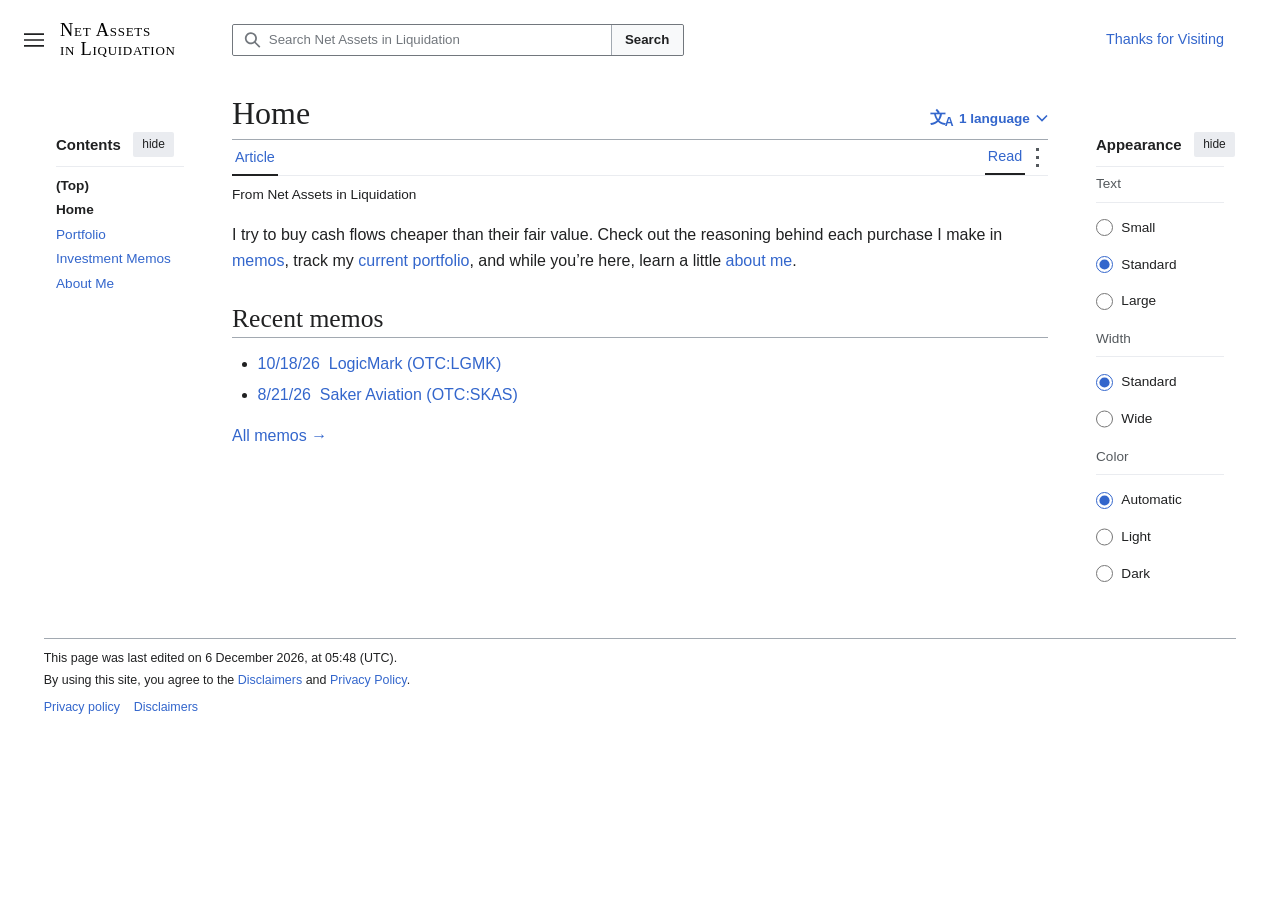
==== commit 06366a4f: "Show two recent memos on the home page Co-Authored-By: Claude Haiku 5.5 <noreply@anthropic.com>" ====
--- a/index.html
+++ b/index.html
@@ -15,7 +15,7 @@
 <p>I try to buy cash flows cheaper than their fair value. Check out the reasoning behind each purchase I make in <a href="memos/index.html">memos</a>, track my <a href="portfolio.html">current portfolio</a>, and while you&rsquo;re here, learn a little <a href="about.html">about me</a>.</p>
 
 <h2>Recent memos</h2>
-<ul class="index" data-memos data-limit="1"></ul>
+<ul class="index" data-memos data-limit="2"></ul>
 <p><a href="memos/index.html">All memos &rarr;</a></p>
 </main>
 
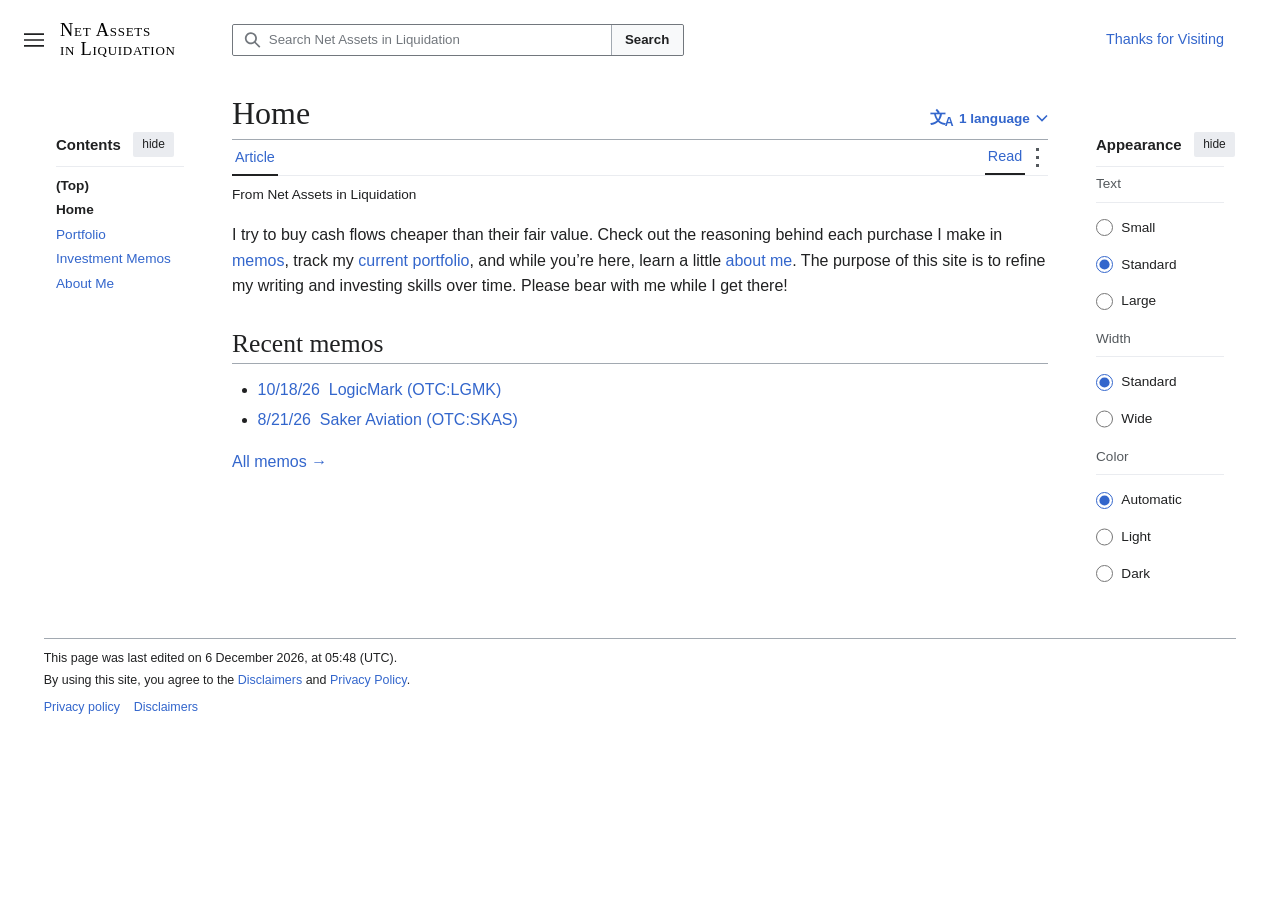
==== commit c847d1dc: "Add purpose statement to home page intro Co-Authored-By: Claude Haiku 5.5 <noreply@anthropic.com>" ====
--- a/index.html
+++ b/index.html
@@ -12,7 +12,7 @@
 <body data-root="" data-page="home">
 <main>
 <h1>Home</h1>
-<p>I try to buy cash flows cheaper than their fair value. Check out the reasoning behind each purchase I make in <a href="memos/index.html">memos</a>, track my <a href="portfolio.html">current portfolio</a>, and while you&rsquo;re here, learn a little <a href="about.html">about me</a>.</p>
+<p>I try to buy cash flows cheaper than their fair value. Check out the reasoning behind each purchase I make in <a href="memos/index.html">memos</a>, track my <a href="portfolio.html">current portfolio</a>, and while you&rsquo;re here, learn a little <a href="about.html">about me</a>. The purpose of this site is to refine my writing and investing skills over time. Please bear with me while I get there!</p>
 
 <h2>Recent memos</h2>
 <ul class="index" data-memos data-limit="2"></ul>
